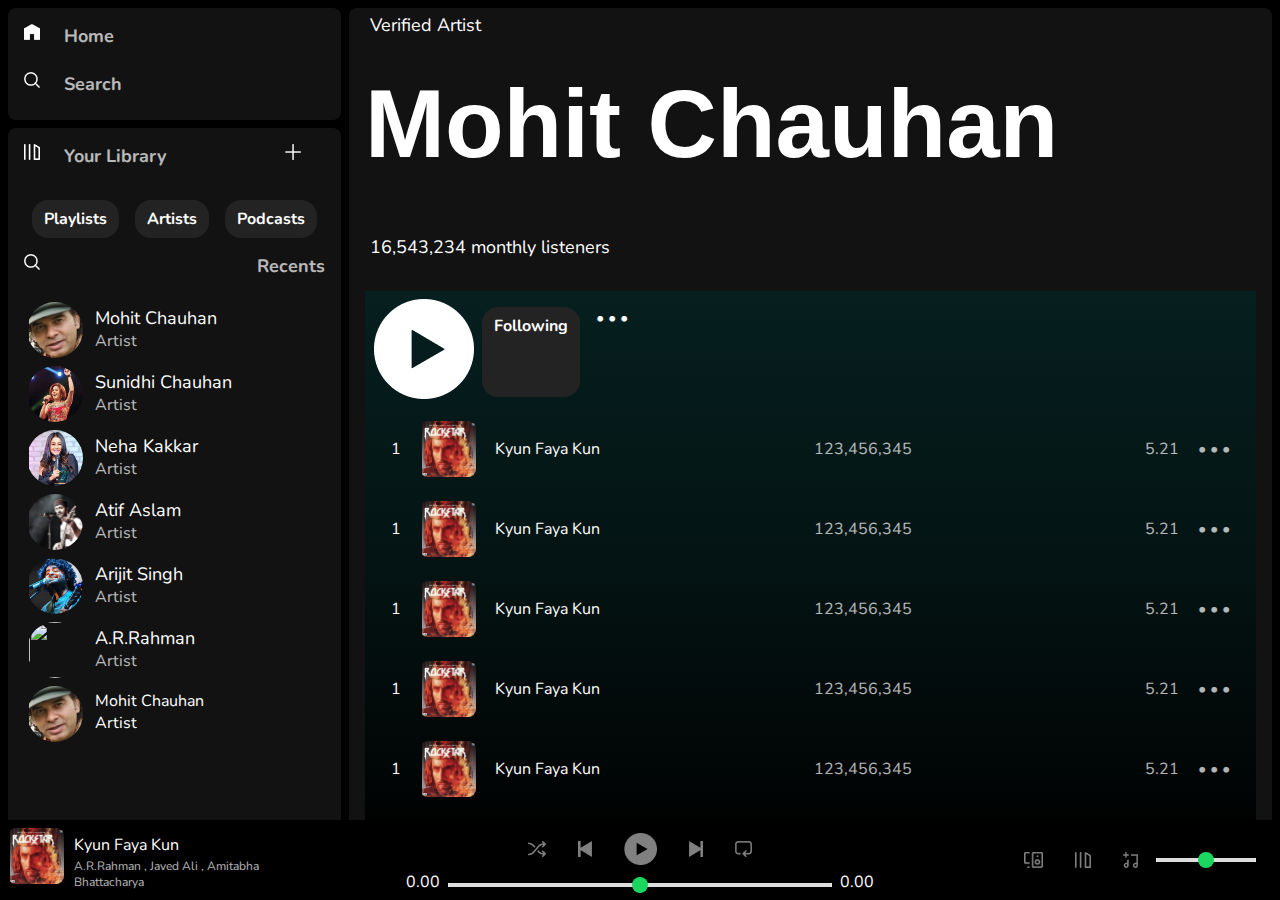
==== Mohit_list.html @ e52e7175 "Spotify Clone" ====
<!DOCTYPE html>
<html lang="en">
  <head>
    <meta charset="UTF-8" />
    <meta name="viewport" content="width=device-width, initial-scale=1.0" />
    <title>MohitChauhan</title>

    <link rel="stylesheet" href="./style.css" />

    <link rel="preconnect" href="https://fonts.googleapis.com" />
    <link rel="preconnect" href="https://fonts.gstatic.com" crossorigin />
    <link
      href="https://fonts.googleapis.com/css2?family=Nunito:wght@300;400;700&display=swap"
      rel="stylesheet"
    />
    <link
      rel="stylesheet"
      href="https://cdnjs.cloudflare.com/ajax/libs/font-awesome/6.4.2/css/all.min.css"
      integrity="sha512-z3gLpd7yknf1YoNbCzqRKc4qyor8gaKU1qmn+CShxbuBusANI9QpRohGBreCFkKxLhei6S9CQXFEbbKuqLg0DA=="
      crossorigin="anonymous"
      referrerpolicy="no-referrer"
    />
  </head>
  <body>
    <div class="container">
      <div class="sidebar">
        <div class="top-icons">
          <div class="link-flex">
            <img src="./assets/home.png" alt="home" />
            <a href="#" class="home">Home</a>
          </div>
          <div class="link-flex">
            <img src="./assets/search.png" alt="home" />
            <a href="#">Search</a>
          </div>
        </div>
        <div class="library">
          <div class="library-top">
            <div class="flex-top">
              <div class="link-flex">
                <img src="./assets/playlist.png" alt="home" />
                <a href="#">Your Library</a>
              </div>
              <div class="link-flex">
                <img src="./assets/plus.png" alt="home" />
                <div>
                  <i class="fa-solid fa-arrow-right" style="color: #f8f9fc"></i>
                </div>
              </div>
            </div>
            <div class="link-flex">
              <div class="chip">Playlists</div>
              <div class="chip">Artists</div>
              <div class="chip">Podcasts</div>
            </div>

            <div class="flex-top link-flex">
              <img src="./assets/search.png" alt="home" />
              <a href="#"
                >Recents
                <i class="fa-solid fa-caret-down" style="color: #fbfcfe"></i
              ></a>
            </div>
          </div>
          <div style="padding-bottom: 3rem">
            <div
              id="Mohit-Chauhan"
              class="artist link-flex align-items-center rounded"
            >
              <div class="artist-image">
                <img
                  src="[data-uri]"
                  class="Mohit"
                />
              </div>
              <div class="artist-title">
                <div class="artist-title-1">Mohit Chauhan</div>
                <div class="artist-title-2">Artist</div>
              </div>
            </div>

            <div
              id="Sunidhi"
              class="artist link-flex align-items-center rounded"
            >
              <div class="artist-image">
                <img
                  src="[data-uri]"
                  class="Mohit"
                />
              </div>
              <div class="artist-title">
                <div class="artist-title-1">Sunidhi Chauhan</div>
                <div class="artist-title-2">Artist</div>
              </div>
            </div>

            <div
              id="Neha-Kakkar"
              class="artist link-flex align-items-center rounded"
            >
              <div class="artist-image">
                <img
                  src="[data-uri]"
                  class="Mohit"
                />
              </div>
              <div class="artist-title">
                <div class="artist-title-1">Neha Kakkar</div>
                <div class="artist-title-2">Artist</div>
              </div>
            </div>

            <div
              id="Atif-Aslam"
              class="artist link-flex align-items-center rounded"
            >
              <div class="artist-image">
                <img
                  src="[data-uri]"
                  class="Mohit"
                />
              </div>
              <div class="artist-title">
                <div class="artist-title-1">Atif Aslam</div>
                <div class="artist-title-2">Artist</div>
              </div>
            </div>

            <div
              id="Arijit-Singh"
              class="artist link-flex align-items-center rounded"
            >
              <div class="artist-image">
                <img
                  src="[data-uri]"
                  class="Mohit"
                />
              </div>
              <div class="artist-title">
                <div class="artist-title-1">Arijit Singh</div>
                <div class="artist-title-2">Artist</div>
              </div>
            </div>

            <div
              id="A-R-Rahman"
              class="artist link-flex align-items-center rounded"
            >
              <div class="artist-image">
                <img
                  src="https://encrypted-tbn0.gstatic.com/images?q=tbn:ANd9GcQZYz4AFBcU22LZqSiJDZPTd0Ju3A_NNyraig&usqp=CAU"
                  class="Mohit"
                />
              </div>
              <div class="artist-title">
                <div class="artist-title-1">A.R.Rahman</div>
                <div class="artist-title-2">Artist</div>
              </div>
            </div>

            <div
              id="Mohit-Chauhan"
              class="artist link-flex align-items-center rounded"
            >
              <div class="artist-image">
                <img
                  src="[data-uri]"
                  class="Mohit"
                />
              </div>
              <div class="artist-title d-flex flex-column p-2 m-2">
                <div class="fs-5 fw-bold">Mohit Chauhan</div>
                <div>Artist</div>
              </div>
            </div>
          </div>
        </div>
      </div>
      <div class="mainContent">
        <div class="mohit-background">
          <div class="mohit-page">
            <div>
              <i class="fa-solid fa-certificate" style="color: #3d91f4"></i>
              Verified Artist
            </div>
            <h1>Mohit Chauhan</h1>
            <div>16,543,234 monthly listeners</div>
          </div>
        </div>
        <div class="mid-section">
          <div class="link-flex">
            <div>
              <img src="./assets/play_musicbar.png" style="color: #1ed45f" />
            </div>
            <div class="chip">Following</div>
            <div class="link-flex">&#8226; &#8226; &#8226;</div>
          </div>
          <div class="link-flex between-center current-playlist">
            <div class="link-flex between-center mini-1">
              <div>1</div>
              <div class="playing-music">
                <img
                  src="[data-uri]"
                  class="Mohit"
                />
              </div>
              <div class="playing-music-title">
                <div class="playing-music-title-1">Kyun Faya Kun</div>
              </div>
            </div>
            <div class="light">123,456,345</div>
            <div class="link-flex between-center mini-1 light">
              <div>
                <i class="fa-solid fa-heart"></i>
              </div>
              <div>5.21</div>
              <div class="link-flex">&#8226; &#8226; &#8226;</div>
            </div>
          </div>

          <div class="link-flex between-center current-playlist">
            <div class="link-flex between-center mini-1">
              <div>1</div>
              <div class="playing-music">
                <img
                  src="[data-uri]"
                  class="Mohit"
                />
              </div>
              <div class="playing-music-title">
                <div class="playing-music-title-1">Kyun Faya Kun</div>
              </div>
            </div>
            <div class="light">123,456,345</div>
            <div class="link-flex between-center mini-1 light">
              <div>
                <i class="fa-solid fa-heart"></i>
              </div>
              <div>5.21</div>
              <div class="link-flex">&#8226; &#8226; &#8226;</div>
            </div>
          </div>

          <div class="link-flex between-center current-playlist">
            <div class="link-flex between-center mini-1">
              <div>1</div>
              <div class="playing-music">
                <img
                  src="[data-uri]"
                  class="Mohit"
                />
              </div>
              <div class="playing-music-title">
                <div class="playing-music-title-1">Kyun Faya Kun</div>
              </div>
            </div>
            <div class="light">123,456,345</div>
            <div class="link-flex between-center mini-1 light">
              <div>
                <i class="fa-solid fa-heart"></i>
              </div>
              <div>5.21</div>
              <div class="link-flex">&#8226; &#8226; &#8226;</div>
            </div>
          </div>

          <div class="link-flex between-center current-playlist">
            <div class="link-flex between-center mini-1">
              <div>1</div>
              <div class="playing-music">
                <img
                  src="[data-uri]"
                  class="Mohit"
                />
              </div>
              <div class="playing-music-title">
                <div class="playing-music-title-1">Kyun Faya Kun</div>
              </div>
            </div>
            <div class="light">123,456,345</div>
            <div class="link-flex between-center mini-1 light">
              <div>
                <i class="fa-solid fa-heart"></i>
              </div>
              <div>5.21</div>
              <div class="link-flex">&#8226; &#8226; &#8226;</div>
            </div>
          </div>

          <div class="link-flex between-center current-playlist">
            <div class="link-flex between-center mini-1">
              <div>1</div>
              <div class="playing-music">
                <img
                  src="[data-uri]"
                  class="Mohit"
                />
              </div>
              <div class="playing-music-title">
                <div class="playing-music-title-1">Kyun Faya Kun</div>
              </div>
            </div>
            <div class="light">123,456,345</div>
            <div class="link-flex between-center mini-1 light">
              <div>
                <i class="fa-solid fa-heart"></i>
              </div>
              <div>5.21</div>
              <div class="link-flex">&#8226; &#8226; &#8226;</div>
            </div>
          </div>

          <div class="link-flex between-center current-playlist">
            <div class="link-flex between-center mini-1">
              <div>1</div>
              <div class="playing-music">
                <img
                  src="[data-uri]"
                  class="Mohit"
                />
              </div>
              <div class="playing-music-title">
                <div class="playing-music-title-1">Kyun Faya Kun</div>
              </div>
            </div>
            <div class="light">123,456,345</div>
            <div class="link-flex between-center mini-1 light">
              <div>
                <i class="fa-solid fa-heart"></i>
              </div>
              <div>5.21</div>
              <div class="link-flex">&#8226; &#8226; &#8226;</div>
            </div>
          </div>

          <div class="link-flex between-center current-playlist">
            <div class="link-flex between-center mini-1">
              <div>1</div>
              <div class="playing-music">
                <img
                  src="[data-uri]"
                  class="Mohit"
                />
              </div>
              <div class="playing-music-title">
                <div class="playing-music-title-1">Kyun Faya Kun</div>
              </div>
            </div>
            <div class="light">123,456,345</div>
            <div class="link-flex between-center mini-1 light">
              <div>
                <i class="fa-solid fa-heart"></i>
              </div>
              <div>5.21</div>
              <div class="link-flex">&#8226; &#8226; &#8226;</div>
            </div>
          </div>

          <div class="link-flex between-center current-playlist">
            <div class="link-flex between-center mini-1">
              <div>1</div>
              <div class="playing-music">
                <img
                  src="[data-uri]"
                  class="Mohit"
                />
              </div>
              <div class="playing-music-title">
                <div class="playing-music-title-1">Kyun Faya Kun</div>
              </div>
            </div>
            <div class="light">123,456,345</div>
            <div class="link-flex between-center mini-1 light">
              <div>
                <i class="fa-solid fa-heart"></i>
              </div>
              <div>5.21</div>
              <div class="link-flex">&#8226; &#8226; &#8226;</div>
            </div>
          </div>

          <div class="link-flex between-center current-playlist">
            <div class="link-flex between-center mini-1">
              <div>1</div>
              <div class="playing-music">
                <img
                  src="[data-uri]"
                  class="Mohit"
                />
              </div>
              <div class="playing-music-title">
                <div class="playing-music-title-1">Kyun Faya Kun</div>
              </div>
            </div>
            <div class="light">123,456,345</div>
            <div class="link-flex between-center mini-1 light">
              <div>
                <i class="fa-solid fa-heart"></i>
              </div>
              <div>5.21</div>
              <div class="link-flex">&#8226; &#8226; &#8226;</div>
            </div>
          </div>
        </div>
      </div>
      <div class="player">
        <div class="player-1">
          <div id="Mohit-Chauhan" class="link-flex">
            <div class="playing-music">
              <img
                src="[data-uri]"
                class="Mohit"
              />
            </div>
            <div class="playing-music-title">
              <div class="playing-music-title-1">Kyun Faya Kun</div>
              <div class="playing-music-title-2">
                A.R.Rahman , Javed Ali , Amitabha Bhattacharya
              </div>
            </div>
            <div class="link-flex" style="align-items: center">
              <i class="fa-solid fa-heart" style="color: #1ed45f"></i>
            </div>
          </div>
        </div>
        <div class="player-2">
          <div class="player-control">
            <img src="./assets/shuffle.png" alt="player" />
            <img src="./assets/previous_musicbar.png" alt="player" />
            <img
              src="./assets/play_musicbar.png"
              style="height: 2rem"
              alt="player"
            />
            <img src="./assets/next_musicbar.png" alt="player" />
            <img src="./assets/loop.png" alt="player" />
          </div>
          <div class="player-timeline">
            <span>0.00</span>
            <input type="range" class="timeline-slider" min="0" max="100" />
            <span>0.00</span>
          </div>
        </div>
        <div class="player-3">
          <img src="./assets/device.png" alt="Volume" />
          <img src="./assets/playlist.png" alt="Settings" />
          <img src="./assets/music.png" alt="Fullscreen" />
          <input type="range" class="volume-slider" min="0" max="100" />
        </div>
      </div>
    </div>

    <script
      src="https://cdn.jsdelivr.net/npm/@popperjs/core@2.9.2/dist/umd/popper.min.js"
      integrity="sha384-IQsoLXl5PILFhosVNubq5LC7Qb9DXgDA9i+tQ8Zj3iwWAwPtgFTxbJ8NT4GN1R8p"
      crossorigin="anonymous"
    ></script>
    <script
      src="https://cdn.jsdelivr.net/npm/bootstrap@5.0.2/dist/js/bootstrap.min.js"
      integrity="sha384-cVKIPhGWiC2Al4u+LWgxfKTRIcfu0JTxR+EQDz/bgldoEyl4H0zUF0QKbrJ0EcQF"
      crossorigin="anonymous"
    ></script>
  </body>
</html>
---- style.css ----
:root {
    --black: #000;
    --grey: #121212;
    --light-grey: #232323;
    --white: #fff;
  }
  
  body,html
   {
    height: 100%;
    margin: 0rem;
    display: flex;
    flex-direction: column;
    font-family: "Nunito", sans-serif;
    background-color: var(--black);
    color: var(--white);
    overflow: hidden;
  }
  
  a {
    color: var(--white);
    text-decoration: none;
  }
  
  .container {
    display: flex;
    flex: 1;
    
    background-color: var(--black);
    padding: 0.5rem;
    overflow: hidden;
  }

  .sidebar{
    flex: 0.25;
    background-color: var(--black);

    margin-right: 0.5rem;
    border-radius: .5rem;
    display:flex;
    flex-direction: column;
    
  }
  .top-icons,.library{
    background-color: var(--grey);
    display: flex;
    flex-direction: column;
    padding:0.5rem;
    border-radius: .5rem;
    margin-bottom:.5rem ;

  }
  .link-flex{
    display: flex;
    margin: .5rem;
    
    
    
  }
  .link-flex>img{
    height: 1rem;
    width: 1rem;
    margin-right: 1.5rem;
    margin-bottom: 1rem;
  }
  .link-flex>a{
    
    font-weight: bold;
    font-size: large;
    opacity: 0.7;
  }
  .link-flex>a:hover{
    opacity: 1;
  }
  
  .library{
    background-color: var(--grey);
    overflow-y: auto;
    height:70vh;
    flex:3;
  }
  .library-top{
    position: sticky;
    top:0;
    background-color: var(--grey);
    z-index: 1000;
    margin-top: 0px !important;
  }
  .flex-top{
    display: flex;
    justify-content: space-between;


  }
  .chip{
    background-color: var(--light-grey) ;
    border-radius: 1rem;
    font-weight: bold;
    padding: 0.5rem 0.75rem;
    margin: 0.5rem;
    color:var(--white);
    width: fit-content;
}
  


  .mainContent{
    flex: 0.8;
    background-color: var(--grey);
    border-radius: .5rem;
    display: flex;
    overflow-y: auto;
    flex-direction: column;
    padding: 0rem 1rem;
    border-radius: 0.5rem;
    padding-bottom: 6rem;

  }
  .player{
    position: fixed;
    background-color: var(--black);
    bottom:0;
    left:0;
    height:5rem;
    width:100%;
  }
  .artist{
    width: 100%;
    border-radius: 5px;
    padding-inline: .2rem;
    
    
   
  }

  .artist:hover{
    background-color: var(--light-grey);

  }
  .artist:active{
    background-color: var(--black);
    transition: all .5s linear;
  }
  
  .artist-image{
    height:3.5em;
    width:3.5rem;
    overflow: hidden;
    border-radius: 50%;
    
   
  }
  .playing-music{

    height:3.5em;
    width:3.5rem;
    overflow: hidden;
    border-radius: .5rem
  }
  .playing-music-title{
    margin: 6px 10px;
  }

  .playing-music-title-2{
    opacity: .7;
    font-size: 12px;
    margin-top: 2px;
  }
  .playing-music>img{
    border-radius: 0px !important;
  }
  .artist-title{

    padding:4px;
    margin-inline: 8px;
  }
  .artist-title-1{
    font-size:18px;
    font-weight:400;
  }
  .artist-title-2{
    opacity: 0.7;
  }
  .Mohit,.card-img{
    object-fit: cover;
    width: 100%;
    height: 100%;
    margin-left: 2px;


  }
  .navbar{
    display: flex;
    justify-content: space-between;
    position: sticky;
    top:0;
    padding: 1rem 0rem;
  align-items: center;
  background-color: var(--grey);
  z-index: 1000;

  }
  .explore{
    background-color: var(--white);
    color:var(--black);
    font-weight: bold;
   
  }
  .install,.profile{

    background-color: var(--black);
    color:var(--white);
    font-weight: bold;
  }
  .profile{
    border-radius: 50%;
  }
  .card-album{
    display: flex;
    
  }

  .card-container{

    background-color: var(--light-grey);
    height:18rem;
    width:13rem;
    border-radius: .5rem;
    padding:1.1rem;
    box-sizing: border-box;
    display: flex;
    flex-direction: column;
    margin-inline:1rem;


  }
  .spotify-albums>h2{
    font-weight: bold;
    margin-left: 1rem;
    
  }

  .card{
    flex:2 ;
    overflow: hidden;
    border-radius: .5rem;
    flex-wrap: wrap;
    
  }
  .card-title{
    flex:1 ;
    margin: 5px;
    margin-top: 9px;
    
  }
  .card-title-1{
    
    font-size:16px;
    font-weight: bolder;
    padding-top: 8px;
  }
  .card-title-2{
    font-size:15px;
    opacity: 0.7;
    padding-top: 8px;
  }

  .player{
    display:flex;
    width:100vw;
    justify-content: space-between;
    height:80px;
  }
  .player-1{
     flex:2;
     
     
  }
  .player-2{
     flex:3;
    display: flex;
    flex-direction: column;
    align-items: center;
    justify-content: center;
    
    
  }
  .player-3{
    flex:2;
    display: flex;
    justify-content: flex-end;
    align-items: center;
    
  }

  .player-control{
    display: flex;
    justify-content: center;
    align-items: center;
    

  }
  .player-control>img,.player-3>img{
    height: 1rem;
    opacity: .5;
    margin: .4rem 1rem;
    
  }

  .timeline-slider {
    margin: 1.5px 4px;
    width: 30vw;
  }
  .volume-slider {
    width: 100px;
    height: 4px;
    margin-right: 1.5rem;
  }

  .timeline-slider:hover,
.volume-slider:hover {
  background-color: #1bd760;
}
.timeline-slider,
.volume-slider {
  -webkit-appearance: none;
}

.timeline-slider::-webkit-slider-runnable-track,
.volume-slider::-webkit-slider-runnable-track {
  height: 4px;
  background: #ddd;
  border: none;
  border-radius: 100px;
}

.timeline-slider::-webkit-slider-thumb,
.volume-slider::-webkit-slider-thumb {
  -webkit-appearance: none;
  border: none;
  height: 16px;
  width: 16px;
  border-radius: 50%;
  background: #1bd760;
  margin-top: -6px;
}

.timeline-slider:focus,
.volume-slider:focus {
  outline: none;
}

.timeline-slider:focus::-webkit-slider-runnable-track {
  background: #ccc;
}
.mohit-background{
    background-image: url(https://wallpapercave.com/dwp1x/wp9110343.jpg);
    background-repeat: no-repeat;
    background-position: top;
    background-size: cover;
}
.mohit-page>div{
  font-size: large;
  margin: 5px;
  margin-bottom: 2rem;
}
.mohit-page>h1{
    font-size: 6rem;
    font-weight: 2000;
    margin-top: 2px;
    margin-bottom: 3.5rem;
   font-family: Arial, Helvetica, sans-serif;
  }

  .mid-section {
    background-image: linear-gradient(rgb(6, 31, 31),rgb(4, 19, 19),var(--black), var(--black));
  }

  .between-center{
    justify-content: space-between;
    align-items: center;
  }
  .mini-1>div{
    margin-inline: .6rem;
    
  }
  .light{
    opacity: 0.7;
  }
  .current-playlist:hover{
    background-color: var(--light-grey);
    border-radius: .2rem;
    
  }
  .light:hover{
    opacity: 1;
  }
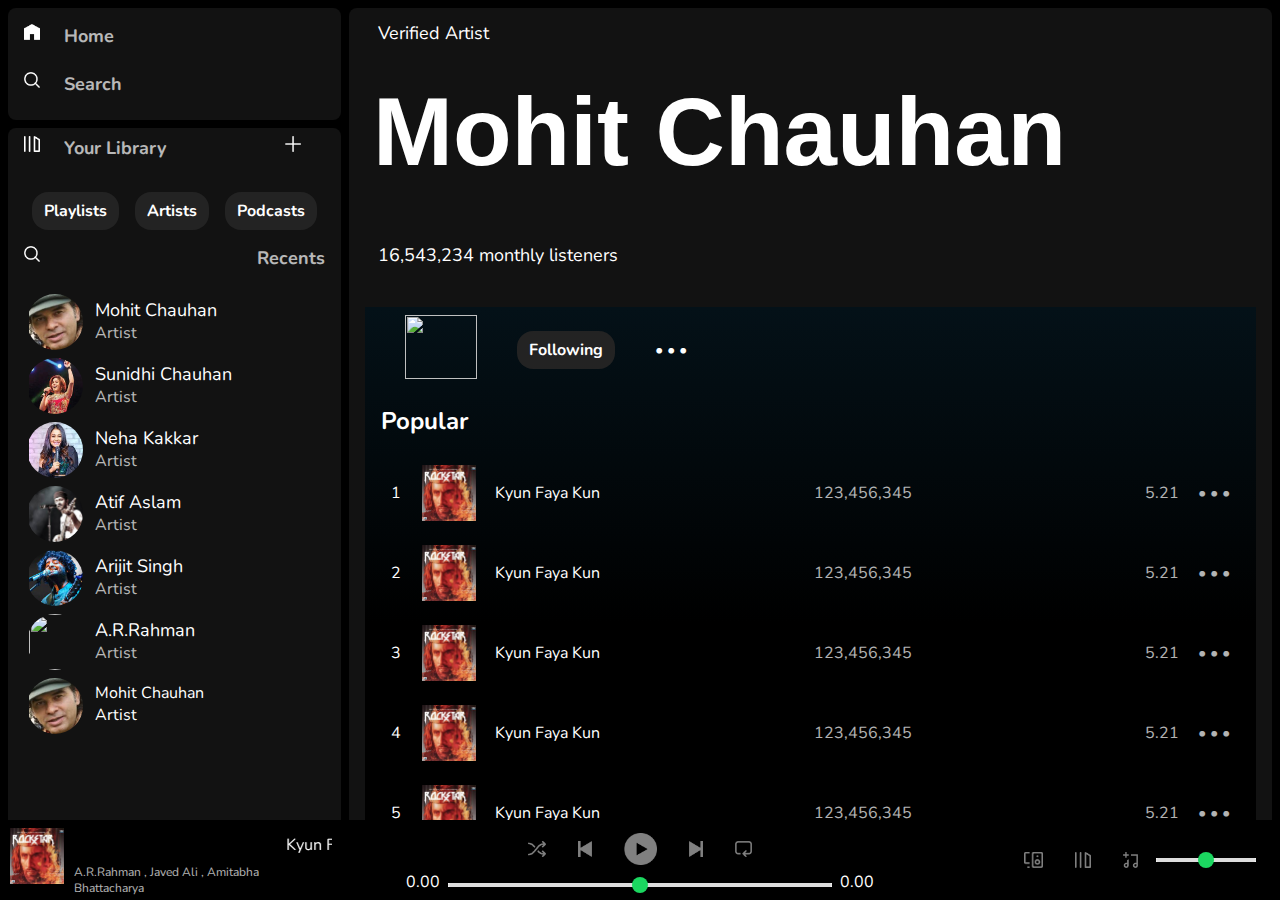
==== commit 3ad50506: "Spotify Clone" ====
--- a/Mohit_list.html
+++ b/Mohit_list.html
@@ -4,6 +4,7 @@
     <meta charset="UTF-8" />
     <meta name="viewport" content="width=device-width, initial-scale=1.0" />
     <title>MohitChauhan</title>
+    <link rel="icon" href="./assets/logo.png" type="image/x-icon" />
 
     <link rel="stylesheet" href="./style.css" />
 
@@ -27,7 +28,7 @@
         <div class="top-icons">
           <div class="link-flex">
             <img src="./assets/home.png" alt="home" />
-            <a href="#" class="home">Home</a>
+            <a href="./index.html"   class="home">Home</a>
           </div>
           <div class="link-flex">
             <img src="./assets/search.png" alt="home" />
@@ -79,7 +80,7 @@
               </div>
             </div>
 
-            <div
+            <a href="./Sunidhi.html" ><div
               id="Sunidhi"
               class="artist link-flex align-items-center rounded"
             >
@@ -94,6 +95,7 @@
                 <div class="artist-title-2">Artist</div>
               </div>
             </div>
+          </a>
 
             <div
               id="Neha-Kakkar"
@@ -177,8 +179,8 @@
           </div>
         </div>
       </div>
-      <div class="mainContent">
-        <div class="mohit-background">
+      <div class="mainContent" >
+        <div class="mohit-background" style="padding: .5rem;">
           <div class="mohit-page">
             <div>
               <i class="fa-solid fa-certificate" style="color: #3d91f4"></i>
@@ -189,13 +191,28 @@
           </div>
         </div>
         <div class="mid-section">
-          <div class="link-flex">
-            <div>
-              <img src="./assets/play_musicbar.png" style="color: #1ed45f" />
-            </div>
-            <div class="chip">Following</div>
-            <div class="link-flex">&#8226; &#8226; &#8226;</div>
-          </div>
+         
+          <div class="link-flex " style="align-items: center;">
+            <div style="margin-inline:2rem;">
+              <img src="https://jccdallas.org/wp-content/uploads/2020/06/Spotify-Play-Button.png" style="height: 4rem; width: 4.5rem;"/>
+            </div>
+            <div class="chip" style="margin-right:2rem;" >Following
+
+            </div>
+            <div class="link-flex between-center ">&#8226; &#8226; &#8226;
+
+            </div>
+          </div>
+          <div style="padding-inline:1rem;font-size: 1.rem;">
+            <h2 >Popular</h2>
+          </div>
+        
+          
+
+          
+
+          
+
           <div class="link-flex between-center current-playlist">
             <div class="link-flex between-center mini-1">
               <div>1</div>
@@ -209,192 +226,123 @@
                 <div class="playing-music-title-1">Kyun Faya Kun</div>
               </div>
             </div>
-            <div class="light">123,456,345</div>
-            <div class="link-flex between-center mini-1 light">
-              <div>
-                <i class="fa-solid fa-heart"></i>
-              </div>
-              <div>5.21</div>
-              <div class="link-flex">&#8226; &#8226; &#8226;</div>
-            </div>
-          </div>
-
-          <div class="link-flex between-center current-playlist">
-            <div class="link-flex between-center mini-1">
-              <div>1</div>
-              <div class="playing-music">
-                <img
-                  src="[data-uri]"
-                  class="Mohit"
-                />
-              </div>
-              <div class="playing-music-title">
-                <div class="playing-music-title-1">Kyun Faya Kun</div>
-              </div>
-            </div>
-            <div class="light">123,456,345</div>
-            <div class="link-flex between-center mini-1 light">
-              <div>
-                <i class="fa-solid fa-heart"></i>
-              </div>
-              <div>5.21</div>
-              <div class="link-flex">&#8226; &#8226; &#8226;</div>
-            </div>
-          </div>
-
-          <div class="link-flex between-center current-playlist">
-            <div class="link-flex between-center mini-1">
-              <div>1</div>
-              <div class="playing-music">
-                <img
-                  src="[data-uri]"
-                  class="Mohit"
-                />
-              </div>
-              <div class="playing-music-title">
-                <div class="playing-music-title-1">Kyun Faya Kun</div>
-              </div>
-            </div>
-            <div class="light">123,456,345</div>
-            <div class="link-flex between-center mini-1 light">
-              <div>
-                <i class="fa-solid fa-heart"></i>
-              </div>
-              <div>5.21</div>
-              <div class="link-flex">&#8226; &#8226; &#8226;</div>
-            </div>
-          </div>
-
-          <div class="link-flex between-center current-playlist">
-            <div class="link-flex between-center mini-1">
-              <div>1</div>
-              <div class="playing-music">
-                <img
-                  src="[data-uri]"
-                  class="Mohit"
-                />
-              </div>
-              <div class="playing-music-title">
-                <div class="playing-music-title-1">Kyun Faya Kun</div>
-              </div>
-            </div>
-            <div class="light">123,456,345</div>
-            <div class="link-flex between-center mini-1 light">
-              <div>
-                <i class="fa-solid fa-heart"></i>
-              </div>
-              <div>5.21</div>
-              <div class="link-flex">&#8226; &#8226; &#8226;</div>
-            </div>
-          </div>
-
-          <div class="link-flex between-center current-playlist">
-            <div class="link-flex between-center mini-1">
-              <div>1</div>
-              <div class="playing-music">
-                <img
-                  src="[data-uri]"
-                  class="Mohit"
-                />
-              </div>
-              <div class="playing-music-title">
-                <div class="playing-music-title-1">Kyun Faya Kun</div>
-              </div>
-            </div>
-            <div class="light">123,456,345</div>
-            <div class="link-flex between-center mini-1 light">
-              <div>
-                <i class="fa-solid fa-heart"></i>
-              </div>
-              <div>5.21</div>
-              <div class="link-flex">&#8226; &#8226; &#8226;</div>
-            </div>
-          </div>
-
-          <div class="link-flex between-center current-playlist">
-            <div class="link-flex between-center mini-1">
-              <div>1</div>
-              <div class="playing-music">
-                <img
-                  src="[data-uri]"
-                  class="Mohit"
-                />
-              </div>
-              <div class="playing-music-title">
-                <div class="playing-music-title-1">Kyun Faya Kun</div>
-              </div>
-            </div>
-            <div class="light">123,456,345</div>
-            <div class="link-flex between-center mini-1 light">
-              <div>
-                <i class="fa-solid fa-heart"></i>
-              </div>
-              <div>5.21</div>
-              <div class="link-flex">&#8226; &#8226; &#8226;</div>
-            </div>
-          </div>
-
-          <div class="link-flex between-center current-playlist">
-            <div class="link-flex between-center mini-1">
-              <div>1</div>
-              <div class="playing-music">
-                <img
-                  src="[data-uri]"
-                  class="Mohit"
-                />
-              </div>
-              <div class="playing-music-title">
-                <div class="playing-music-title-1">Kyun Faya Kun</div>
-              </div>
-            </div>
-            <div class="light">123,456,345</div>
-            <div class="link-flex between-center mini-1 light">
-              <div>
-                <i class="fa-solid fa-heart"></i>
-              </div>
-              <div>5.21</div>
-              <div class="link-flex">&#8226; &#8226; &#8226;</div>
-            </div>
-          </div>
-
-          <div class="link-flex between-center current-playlist">
-            <div class="link-flex between-center mini-1">
-              <div>1</div>
-              <div class="playing-music">
-                <img
-                  src="[data-uri]"
-                  class="Mohit"
-                />
-              </div>
-              <div class="playing-music-title">
-                <div class="playing-music-title-1">Kyun Faya Kun</div>
-              </div>
-            </div>
-            <div class="light">123,456,345</div>
-            <div class="link-flex between-center mini-1 light">
-              <div>
-                <i class="fa-solid fa-heart"></i>
-              </div>
-              <div>5.21</div>
-              <div class="link-flex">&#8226; &#8226; &#8226;</div>
-            </div>
-          </div>
-
-          <div class="link-flex between-center current-playlist">
-            <div class="link-flex between-center mini-1">
-              <div>1</div>
-              <div class="playing-music">
-                <img
-                  src="[data-uri]"
-                  class="Mohit"
-                />
-              </div>
-              <div class="playing-music-title">
-                <div class="playing-music-title-1">Kyun Faya Kun</div>
-              </div>
-            </div>
-            <div class="light">123,456,345</div>
-            <div class="link-flex between-center mini-1 light">
+            <div class=" side-items light">123,456,345</div>
+            <div class="link-flex between-center mini-1 light side-items">
+              <div>
+                <i class="fa-solid fa-heart"></i>
+              </div>
+              <div>5.21</div>
+              <div class="link-flex">&#8226; &#8226; &#8226;</div>
+            </div>
+          </div>
+
+          <div class="link-flex between-center current-playlist">
+            <div class="link-flex between-center mini-1">
+              <div>2</div>
+              <div class="playing-music">
+                <img
+                  src="[data-uri]"
+                  class="Mohit"
+                />
+              </div>
+              <div class="playing-music-title">
+                <div class="playing-music-title-1">Kyun Faya Kun</div>
+              </div>
+            </div>
+            <div class=" side-items light">123,456,345</div>
+            <div class="link-flex between-center mini-1 light side-items">
+              <div>
+                <i class="fa-solid fa-heart"></i>
+              </div>
+              <div>5.21</div>
+              <div class="link-flex">&#8226; &#8226; &#8226;</div>
+            </div>
+          </div>
+
+          <div class="link-flex between-center current-playlist">
+            <div class="link-flex between-center mini-1">
+              <div>3</div>
+              <div class="playing-music">
+                <img
+                  src="[data-uri]"
+                  class="Mohit"
+                />
+              </div>
+              <div class="playing-music-title">
+                <div class="playing-music-title-1">Kyun Faya Kun</div>
+              </div>
+            </div>
+            <div class=" side-items light">123,456,345</div>
+            <div class="link-flex between-center mini-1 light side-items">
+              <div>
+                <i class="fa-solid fa-heart"></i>
+              </div>
+              <div>5.21</div>
+              <div class="link-flex">&#8226; &#8226; &#8226;</div>
+            </div>
+          </div>
+
+          <div class="link-flex between-center current-playlist">
+            <div class="link-flex between-center mini-1">
+              <div>4</div>
+              <div class="playing-music">
+                <img
+                  src="[data-uri]"
+                  class="Mohit"
+                />
+              </div>
+              <div class="playing-music-title">
+                <div class="playing-music-title-1">Kyun Faya Kun</div>
+              </div>
+            </div>
+            <div class=" side-items light">123,456,345</div>
+            <div class="link-flex between-center mini-1 light side-items">
+              <div>
+                <i class="fa-solid fa-heart"></i>
+              </div>
+              <div>5.21</div>
+              <div class="link-flex">&#8226; &#8226; &#8226;</div>
+            </div>
+          </div>
+
+          <div class="link-flex between-center current-playlist">
+            <div class="link-flex between-center mini-1">
+              <div>5</div>
+              <div class="playing-music">
+                <img
+                  src="[data-uri]"
+                  class="Mohit"
+                />
+              </div>
+              <div class="playing-music-title">
+                <div class="playing-music-title-1">Kyun Faya Kun</div>
+              </div>
+            </div>
+            <div class=" side-items light">123,456,345</div>
+            <div class="link-flex between-center mini-1 light side-items">
+              <div>
+                <i class="fa-solid fa-heart"></i>
+              </div>
+              <div>5.21</div>
+              <div class="link-flex">&#8226; &#8226; &#8226;</div>
+            </div>
+          </div>
+
+          <div class="link-flex between-center current-playlist">
+            <div class="link-flex between-center mini-1">
+              <div>6</div>
+              <div class="playing-music">
+                <img
+                  src="[data-uri]"
+                  class="Mohit"
+                />
+              </div>
+              <div class="playing-music-title">
+                <div class="playing-music-title-1">Kyun Faya Kun</div>
+              </div>
+            </div>
+            <div class=" side-items light">123,456,345</div>
+            <div class="link-flex between-center mini-1 light side-items">
               <div>
                 <i class="fa-solid fa-heart"></i>
               </div>
@@ -414,7 +362,7 @@
               />
             </div>
             <div class="playing-music-title">
-              <div class="playing-music-title-1">Kyun Faya Kun</div>
+              <div class="playing-music-title-1"><marquee direction="left">Kyun Faya Kun</marquee></div>
               <div class="playing-music-title-2">
                 A.R.Rahman , Javed Ali , Amitabha Bhattacharya
               </div>
--- a/style.css
+++ b/style.css
@@ -49,6 +49,9 @@
     border-radius: .5rem;
     margin-bottom:.5rem ;
 
+  }
+  .library{
+    padding-top:0px  !important;
   }
   .link-flex{
     display: flex;
@@ -85,6 +88,7 @@
     background-color: var(--grey);
     z-index: 1000;
     margin-top: 0px !important;
+    padding-top: 0px;
   }
   .flex-top{
     display: flex;
@@ -116,14 +120,7 @@
     padding-bottom: 6rem;
 
   }
-  .player{
-    position: fixed;
-    background-color: var(--black);
-    bottom:0;
-    left:0;
-    height:5rem;
-    width:100%;
-  }
+  
   .artist{
     width: 100%;
     border-radius: 5px;
@@ -155,7 +152,7 @@
     height:3.5em;
     width:3.5rem;
     overflow: hidden;
-    border-radius: .5rem
+    
   }
   .playing-music-title{
     margin: 6px 10px;
@@ -215,8 +212,20 @@
   .profile{
     border-radius: 50%;
   }
+  .card{
+    position: relative;
+  }
+  .play-button{
+    position: absolute;
+    bottom: 0;
+    right:0;
+    opacity:0;
+  }
+
+
   .card-album{
     display: flex;
+    flex-wrap: wrap;
     
   }
 
@@ -230,10 +239,19 @@
     box-sizing: border-box;
     display: flex;
     flex-direction: column;
-    margin-inline:1rem;
-
-
-  }
+    margin:1rem;
+
+
+  }
+  .card-container:hover{
+    box-shadow: 0px 0px 10px rgb(75, 75, 75);
+    
+
+  }
+  .play-button:hover{
+    opacity:1;
+  }
+
   .spotify-albums>h2{
     font-weight: bold;
     margin-left: 1rem;
@@ -244,7 +262,7 @@
     flex:2 ;
     overflow: hidden;
     border-radius: .5rem;
-    flex-wrap: wrap;
+    
     
   }
   .card-title{
@@ -269,7 +287,14 @@
     display:flex;
     width:100vw;
     justify-content: space-between;
-    height:80px;
+    height:auto;
+    position: fixed;
+    background-color: var(--black);
+    bottom:0;
+    left:0;
+    height:5rem;
+    width:100%;
+    z-index: 1000;
   }
   .player-1{
      flex:2;
@@ -359,6 +384,7 @@
     background-position: top;
     background-size: cover;
 }
+
 .mohit-page>div{
   font-size: large;
   margin: 5px;
@@ -373,8 +399,12 @@
   }
 
   .mid-section {
-    background-image: linear-gradient(rgb(6, 31, 31),rgb(4, 19, 19),var(--black), var(--black));
-  }
+    background-image: linear-gradient(#041118,var(--black), var(--black));
+  }
+  .mid-section-sunidhi {
+    background-image: linear-gradient(#031430,var(--black), var(--black));
+  }
+
 
   .between-center{
     justify-content: space-between;
@@ -396,23 +426,100 @@
     opacity: 1;
   }
 
-
-
-  
-
-  
+  .sunidhi-background{
+    background-image: url(https://i2.cinestaan.com/image-bank/640-360/168001-169000/168392.jpg);
+    background-repeat: no-repeat;
+    background-position: top;
+    background-size: cover;
+}
+
+@media screen and (max-width:767px) {
+  .player{
+    flex-direction: column;
+    align-items: center;
+    
+  }
+  .navbar,.navbar-1,.navbar-2{
+    flex-direction: column;
+    align-items: center;
+  }
+  .profile{
+    border-radius: 20px;
+    width:50%;
+    justify-content: center;
+  }
+  .spotify-albums{
+     display: flex;
+     flex-direction: column;
+     justify-content: center;
+     align-items: center;
+  }
+  .card-album{
+
+    flex-direction: column;
+    justify-content: center;
+     align-items: center;
+
+  }
+  .top-icons,.flex-top{
+    display: flex;
+    align-items: center;
+    justify-content: center;
+
+  }
+  
+  .sidebar{
+    width:50%;
+  }
+  .asset-plus,.right-move,.recent-bar,.side-items{
+    display:none;
+  }
+
+  .mohit-page>h1{
+
+    font-size: 3rem;
+      font-weight: bold;
+  }
+  .library{
+    
+    padding-top: 0px;
+  }
  
-
-
-
-
-
-
-
-
-
-
+}
+
+@media screen and (max-width:671px){
+.playlist-section{
+  flex-direction: column;
+  align-items: center;
+}
+
+.mid-section{
+  display: flex;
+flex-direction: column;
+align-items: center;
+justify-content: space-between;
+
+}
+
+}
+
+
+
+  
+
+  
  
-  
-
-
+
+
+
+
+
+
+
+
+
+
+ 
+  
+
+
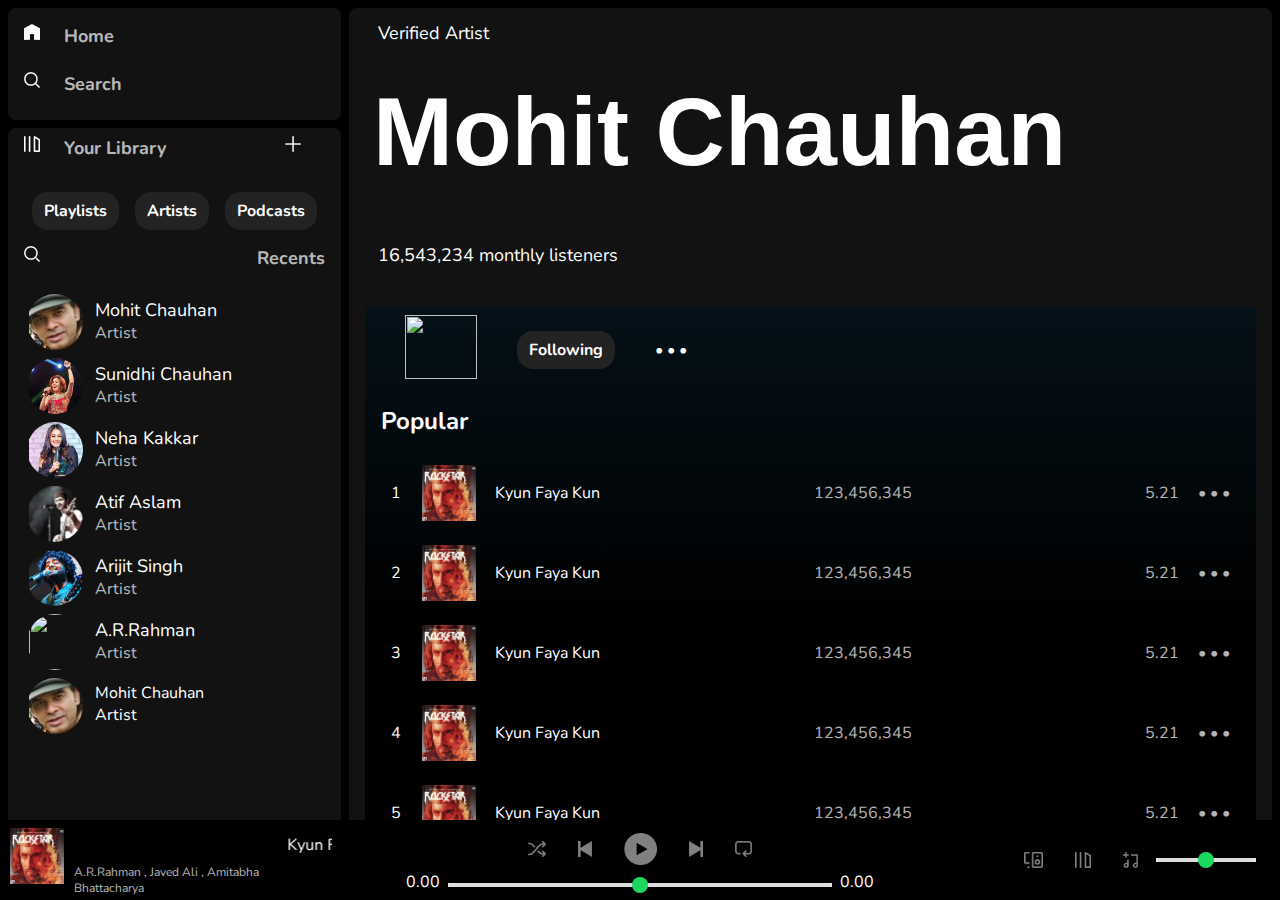
==== commit fe490f56: "Spotify Clone" ====
--- a/Mohit_list.html
+++ b/Mohit_list.html
@@ -28,7 +28,7 @@
         <div class="top-icons">
           <div class="link-flex">
             <img src="./assets/home.png" alt="home" />
-            <a href="./index.html"   class="home">Home</a>
+            <a href="./index.html" class="home" target="_blank">Home</a>
           </div>
           <div class="link-flex">
             <img src="./assets/search.png" alt="home" />
@@ -42,20 +42,20 @@
                 <img src="./assets/playlist.png" alt="home" />
                 <a href="#">Your Library</a>
               </div>
-              <div class="link-flex">
+              <div class=" asset-plus link-flex">
                 <img src="./assets/plus.png" alt="home" />
                 <div>
-                  <i class="fa-solid fa-arrow-right" style="color: #f8f9fc"></i>
+                  <i class=" right-move fa-solid fa-arrow-right" style="color: #f8f9fc"></i>
                 </div>
               </div>
             </div>
-            <div class="link-flex">
+            <div class=" playlist-section link-flex">
               <div class="chip">Playlists</div>
               <div class="chip">Artists</div>
               <div class="chip">Podcasts</div>
             </div>
 
-            <div class="flex-top link-flex">
+            <div class="flex-top recent-bar link-flex">
               <img src="./assets/search.png" alt="home" />
               <a href="#"
                 >Recents
@@ -64,7 +64,7 @@
             </div>
           </div>
           <div style="padding-bottom: 3rem">
-            <div
+            <a href="./Mohit_list.html" ><div
               id="Mohit-Chauhan"
               class="artist link-flex align-items-center rounded"
             >
@@ -79,6 +79,7 @@
                 <div class="artist-title-2">Artist</div>
               </div>
             </div>
+          </a>
 
             <a href="./Sunidhi.html" ><div
               id="Sunidhi"
--- a/style.css
+++ b/style.css
@@ -233,7 +233,7 @@
 
     background-color: var(--light-grey);
     height:18rem;
-    width:13rem;
+    width:12rem;
     border-radius: .5rem;
     padding:1.1rem;
     box-sizing: border-box;
